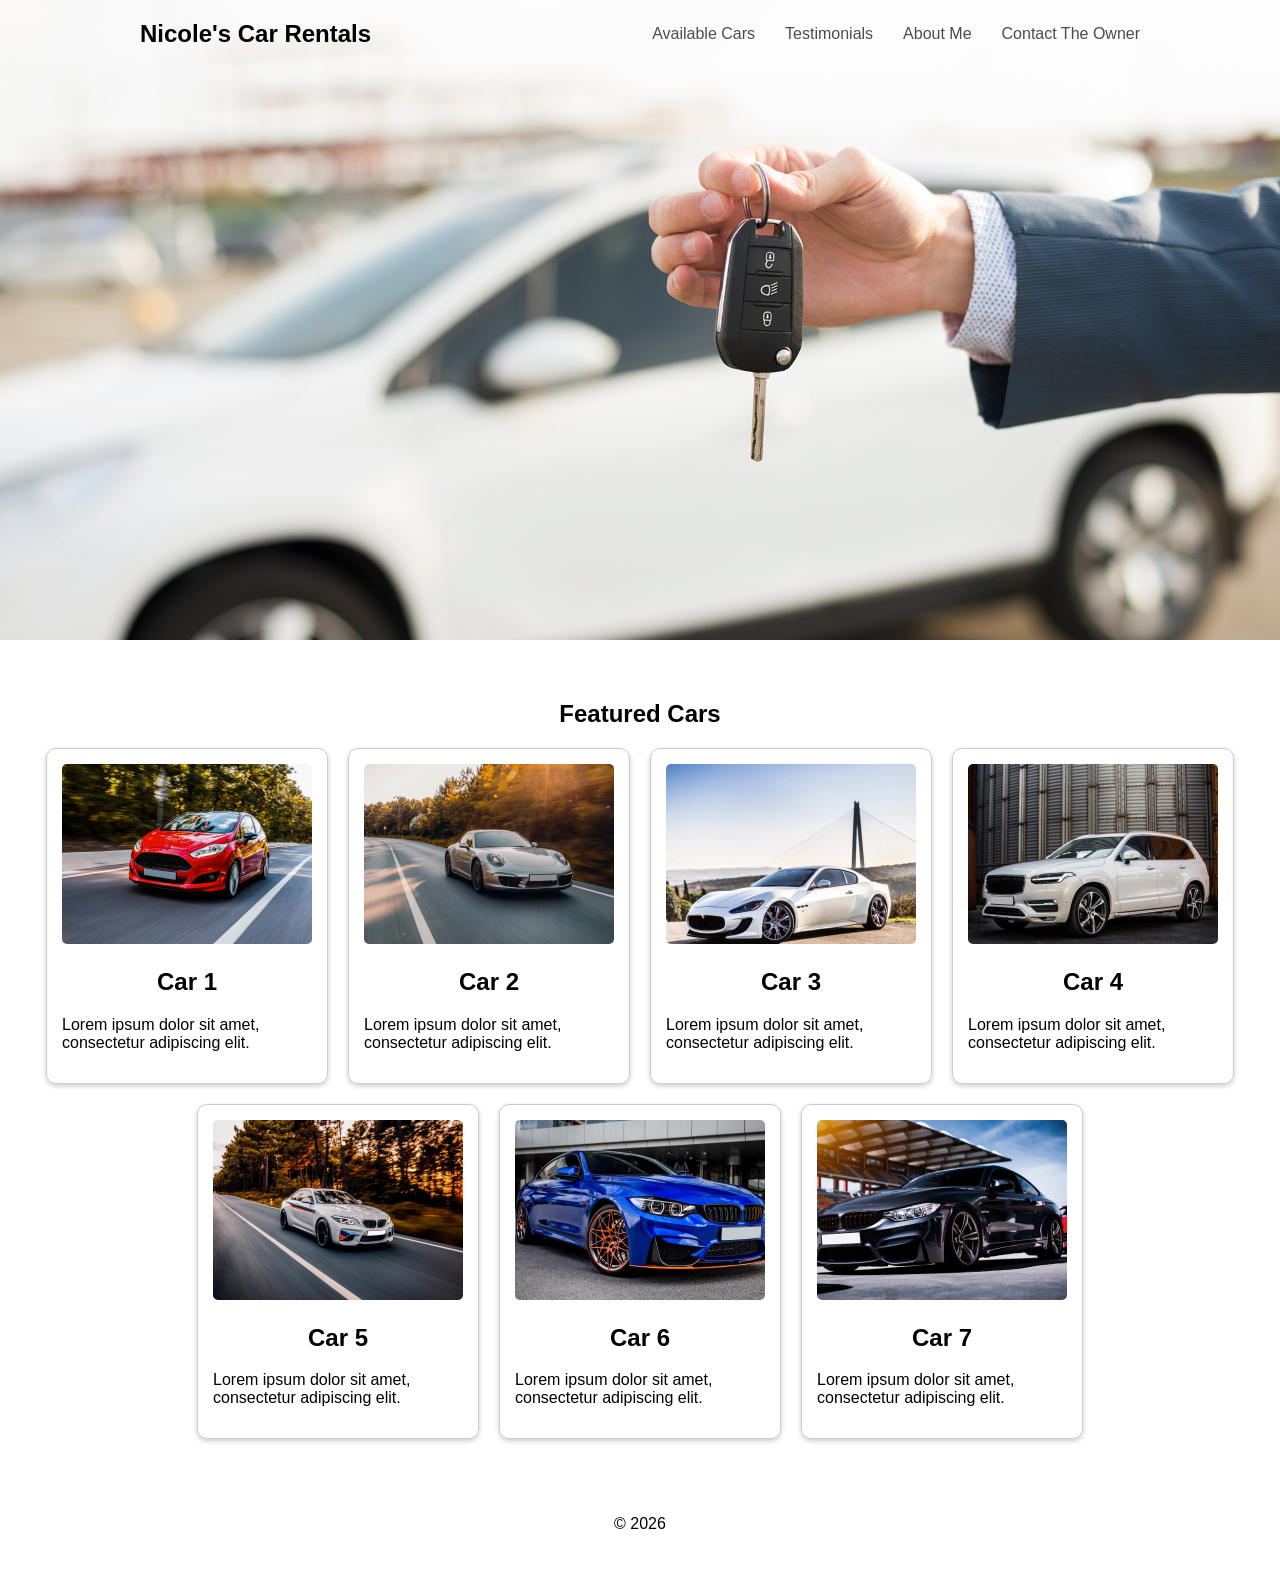
==== index.html @ 00ff51b5 "CSS Layouts Lab" ====
<!DOCTYPE html>
<html lang="en">
<head>
   <meta charset="UTF-8">
   <meta name="viewport" content="width=device-width, initial-scale=1.0">
   <meta name="description" content="Nicole's Car Rentals">
   <meta name="author" content="Nicole McDonnell">
   <title>Nicole's Car Rentals</title>
   <link rel="icon" type="image/x-icon" href="https://zany.sh/favicon.svg?text=NM">
   <link rel="stylesheet" href="styles.css">
</head>
<body>
<section class="hero">
   <header>
      <h1>Nicole's Car Rentals</h1>
      <nav>
         <a href="cars.html">Available Cars</a>
         <a href="testimonials.html">Testimonials</a>
         <a href="about.html">About Me</a>
         <a href="contact.html">Contact The Owner</a>
      </nav>
   </header>
</section>
   <main>
      <section class="featured-cars">
         <h2>Featured Cars</h2>
         <div class="car-container">
            <article class="car-card">
               <img src="car_1.jpg" alt="Featured rental car">
               <h2>Car 1</h2>
               <p>Lorem ipsum dolor sit amet, consectetur adipiscing elit.</p>
            </article>
            <article class="car-card">
               <img src="car_2.jpg" alt="Featured rental car">
               <h2>Car 2</h2>
               <p>Lorem ipsum dolor sit amet, consectetur adipiscing elit.</p>
            </article>
            <article class="car-card">
               <img src="car_3.jpg" alt="Featured rental car">
               <h2>Car 3</h2>
               <p>Lorem ipsum dolor sit amet, consectetur adipiscing elit.</p>
            </article>
            <article class="car-card">
               <img src="car_4.jpg" alt="Featured rental car">
               <h2>Car 4</h2>
               <p>Lorem ipsum dolor sit amet, consectetur adipiscing elit.</p>
            </article>
            <article class="car-card">
               <img src="car_5.jpg" alt="Featured rental car">
               <h2>Car 5</h2>
               <p>Lorem ipsum dolor sit amet, consectetur adipiscing elit.</p>
            </article>
            <article class="car-card">
               <img src="car_6.jpg" alt="Featured rental car">
               <h2>Car 6</h2>
               <p>Lorem ipsum dolor sit amet, consectetur adipiscing elit.</p>
            </article>
            <article class="car-card">
               <img src="car_7.jpg" alt="Featured rental car">
               <h2>Car 7</h2>
               <p>Lorem ipsum dolor sit amet, consectetur adipiscing elit.</p>
            </article>
         </div>
      </section>
   </main>
   <footer>
      <p>&copy; 2026</p>
   </footer>
</body>
</html>
---- styles.css ----
body {
    font-family: Arial, Helvetica, sans-serif;
    margin: 0;
}
nav a {
    color: rgba(0, 0, 0, 0.7);
    text-decoration: none;
}
nav a:hover {
    color: cadetblue;
    text-decoration: underline;
}
nav {
    display: flex;
    flex-wrap: nowrap;
}
.hero {
    background-image: url("hero_1.jpg");
    background-size: 100% auto;
    background-position: center top;
    background-repeat: no-repeat;
    min-height: 600px;
    padding: 20px;
}
.hero header {
    display: flex;
    justify-content: space-between;
    align-items: center;
    max-width: 1000px;
    margin: 0 auto;
}
.hero h1 {
    margin: 0;
}
.hero nav {
    display:flex;
    gap: 30px;
}
.featured-cars {
    padding: 40px 20px;
}
.featured-cars h2 {
    text-align: center;
}
.car-container {
    display: flex;
    flex-wrap: wrap;
    justify-content: center;
    gap: 20px;
}
.car-card {
    width: 250px;
    padding: 15px;
    border: 1px solid #ccc;
    border-radius: 10px;
    box-shadow: 0 2px 5px rgba(0, 0, 0, 0.2);
}
.car-card img {
    width: 100%;
    height: 180px;
    object-fit: cover;
    border-radius: 5px;
}
footer {
    text-align: center;
    padding: 20px;
}
@media (max-width: 768px) {
    .hero {
        min-height: 500px;
    }
    .hero header {
        flex-direction: column;
        gap: 20px;
        text-align: center;
    }
    .hero nav {
        flex-direction: row;
        align-items: center;
        gap: 10px;
    }
    .car-container {
        flex-direction: column;
        align-items: center;
    }
    .car-card {
        width: 90%;
        max-width: 400px;  
    }
}
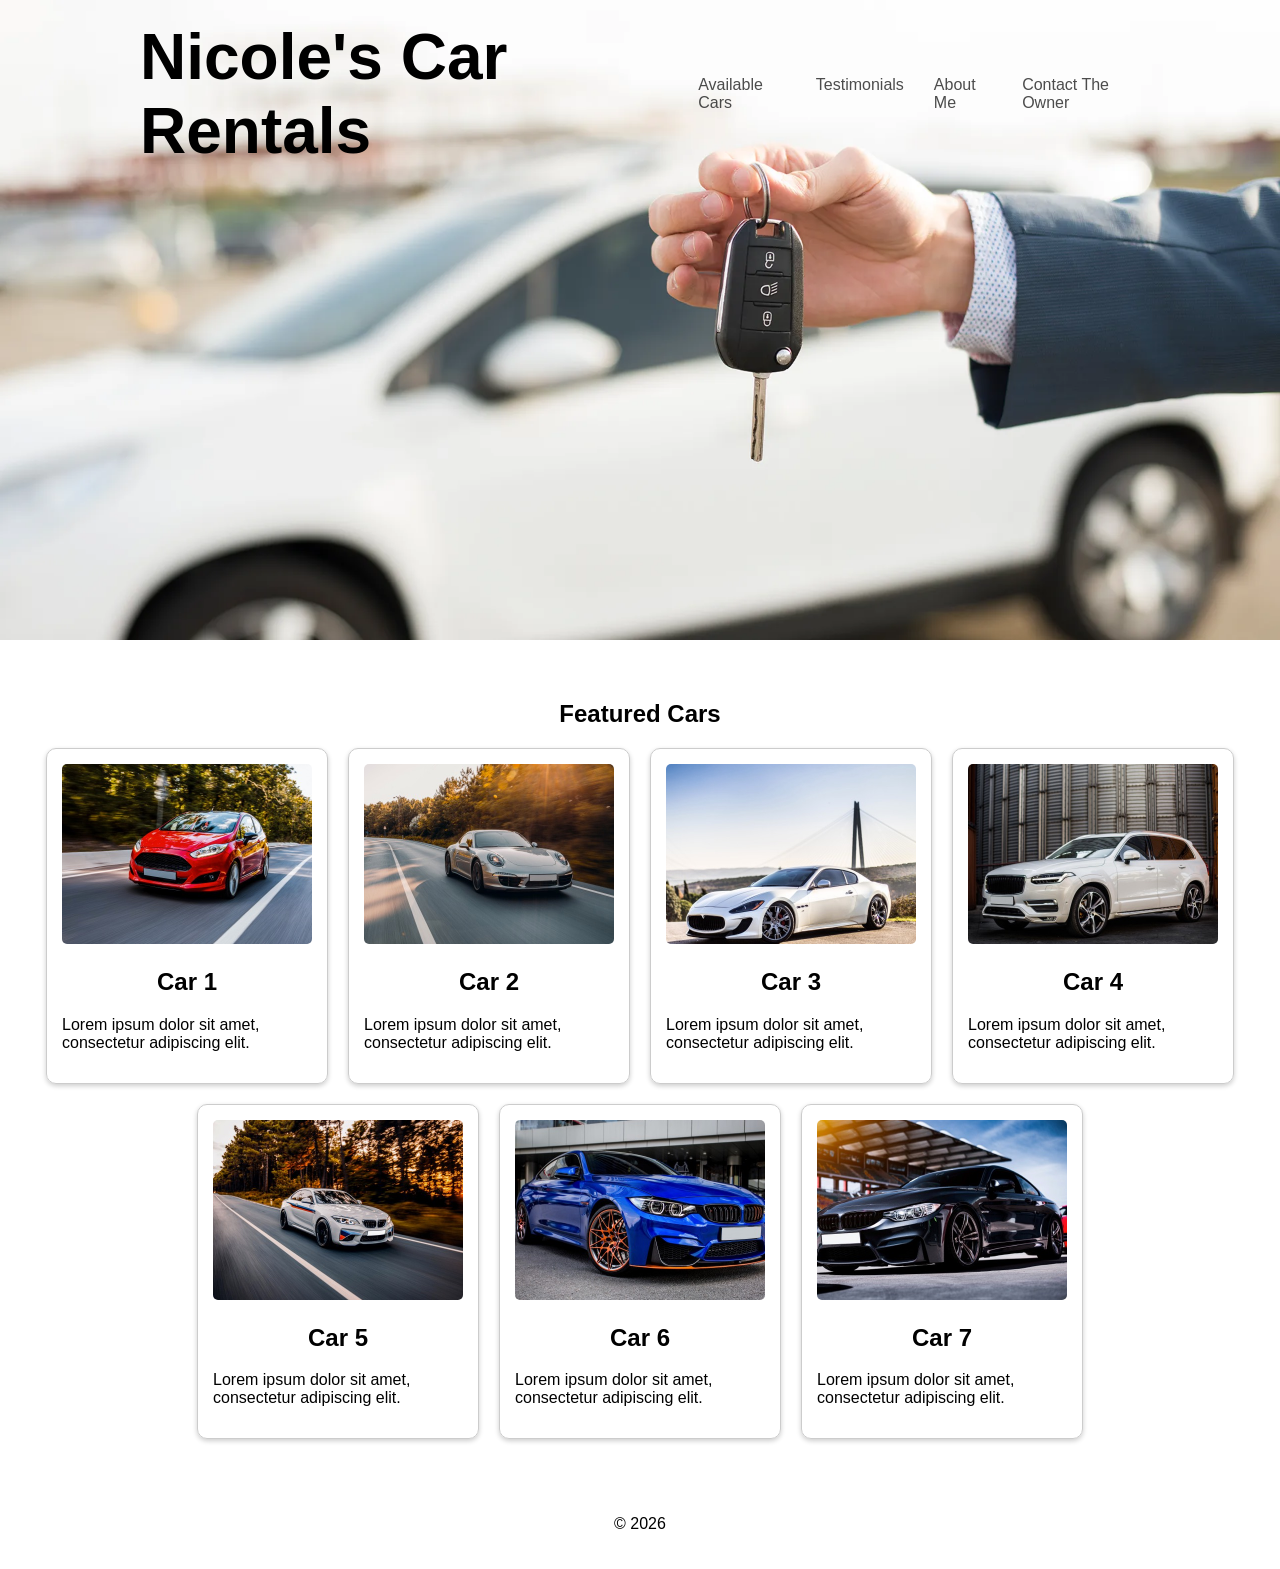
==== commit 94af0447: "Responsive Web Design Lab" ====
--- a/index.html
+++ b/index.html
@@ -26,37 +26,65 @@
          <h2>Featured Cars</h2>
          <div class="car-container">
             <article class="car-card">
-               <img src="car_1.jpg" alt="Featured rental car">
+               <picture>
+                  <source media="(max-width: 480px)" srcset="car_1-320w.webp">
+                  <source media="(max-width: 768px)" srcset="car_1-480w.webp">
+                  <img src="car_1.jpg" alt="Featured rental car">
+               </picture>
                <h2>Car 1</h2>
                <p>Lorem ipsum dolor sit amet, consectetur adipiscing elit.</p>
             </article>
             <article class="car-card">
-               <img src="car_2.jpg" alt="Featured rental car">
+               <picture>
+                  <source media="(max-width: 480px)" srcset="car_2-320w.webp">
+                  <source media="(max-width: 768px)" srcset="car_2-480w.webp">
+                  <img src="car_2.jpg" alt="Featured rental car">
+               </picture>
                <h2>Car 2</h2>
                <p>Lorem ipsum dolor sit amet, consectetur adipiscing elit.</p>
             </article>
             <article class="car-card">
-               <img src="car_3.jpg" alt="Featured rental car">
+               <picture>
+                  <source media="(max-width: 480px)" srcset="car_3-320w.webp">
+                  <source media="(max-width: 768px)" srcset="car_3-480w.webp">
+                  <img src="car_3.jpg" alt="Featured rental car">
+               </picture>
                <h2>Car 3</h2>
                <p>Lorem ipsum dolor sit amet, consectetur adipiscing elit.</p>
             </article>
             <article class="car-card">
-               <img src="car_4.jpg" alt="Featured rental car">
+               <picture>
+                  <source media="(max-width: 480px)" srcset="car_4-320w.webp">
+                  <source media="(max-width: 768px)" srcset="car_4-480w.webp">
+                  <img src="car_4.jpg" alt="Featured rental car">
+               </picture>
                <h2>Car 4</h2>
                <p>Lorem ipsum dolor sit amet, consectetur adipiscing elit.</p>
             </article>
             <article class="car-card">
-               <img src="car_5.jpg" alt="Featured rental car">
+               <picture>
+                  <source media="(max-width: 480px)" srcset="car_5-320w.webp">
+                  <source media="(max-width: 768px)" srcset="car_5-480w.webp">
+                  <img src="car_5.jpg" alt="Featured rental car">
+               </picture>
                <h2>Car 5</h2>
                <p>Lorem ipsum dolor sit amet, consectetur adipiscing elit.</p>
             </article>
             <article class="car-card">
-               <img src="car_6.jpg" alt="Featured rental car">
+               <picture>
+                  <source media="(max-width: 480px)" srcset="car_6-320w.webp">
+                  <source media="(max-width: 768px)" srcset="car_6-480w.webp">
+                  <img src="car_6.jpg" alt="Featured rental car">
+               </picture>
                <h2>Car 6</h2>
                <p>Lorem ipsum dolor sit amet, consectetur adipiscing elit.</p>
             </article>
             <article class="car-card">
-               <img src="car_7.jpg" alt="Featured rental car">
+               <picture>
+                  <source media="(max-width: 480px)" srcset="car_7-320w.webp">
+                  <source media="(max-width: 768px)" srcset="car_7-480w.webp">
+                  <img src="car_7.jpg" alt="Featured rental car">
+               </picture>
                <h2>Car 7</h2>
                <p>Lorem ipsum dolor sit amet, consectetur adipiscing elit.</p>
             </article>
--- a/styles.css
+++ b/styles.css
@@ -31,6 +31,7 @@
 }
 .hero h1 {
     margin: 0;
+    font-size: 5vw;
 }
 .hero nav {
     display:flex;
@@ -87,5 +88,47 @@
         width: 90%;
         max-width: 400px;  
     }
+    .hero {
+        background-image: url("hero_1-768w.jpg");
+    }
 }
-
+@media (max-width: 1200px) {
+    .hero {
+        background-image: url("hero_1-1280w.jpg");
+            }
+        }
+@media (max-width: 992px) {
+    .hero {
+        background-image: url("hero_1-1024w.jpg");
+        }
+    }
+@media (max-width: 480px) {
+    .hero {
+        background-image: url("hero_1-480w.jpg");
+        }
+    }
+@supports (background-image: url("hero_1-1920w.webp")) {
+    .hero {
+        background-image: url("hero_1-1920w.webp");
+    }
+@media (max-width: 1200px) {
+    .hero {
+        background-image: url("hero_1-1280w.webp");
+        }
+    }
+@media (max-width: 992px) {
+    .hero {
+        background-image: url("hero_1-1024w.webp");
+        }
+    }
+@media (max-width: 768px) {
+    .hero {
+        background-image: url("hero_1-768w.webp");
+        }
+    }
+@media (max-width: 480px) {
+    .hero {
+        background-image: url("hero_1-480w.webp");
+        }
+    }
+}
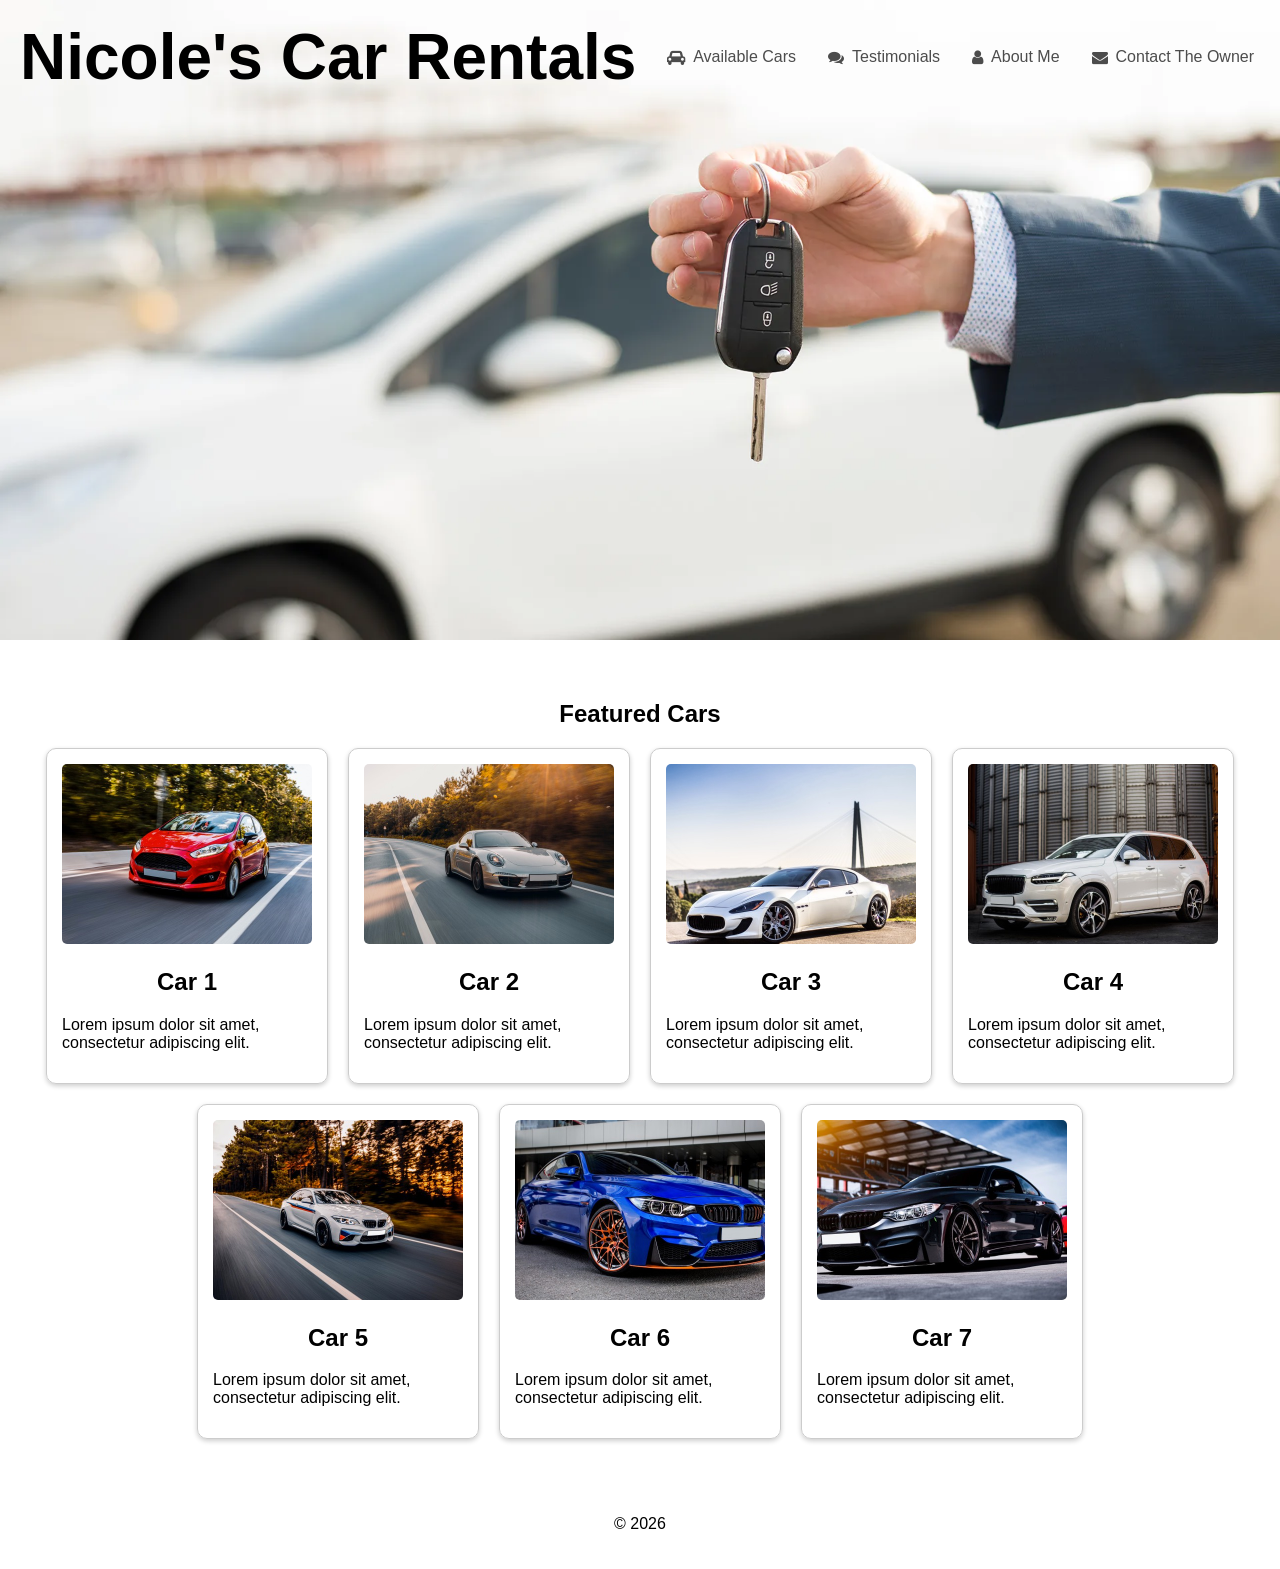
==== commit 00893295: "Navigation Menus Lab" ====
--- a/index.html
+++ b/index.html
@@ -8,17 +8,21 @@
    <title>Nicole's Car Rentals</title>
    <link rel="icon" type="image/x-icon" href="https://zany.sh/favicon.svg?text=NM">
    <link rel="stylesheet" href="styles.css">
+   <link rel="stylesheet" href="https://cdnjs.cloudflare.com/ajax/libs/font-awesome/4.7.0/css/font-awesome.min.css">
 </head>
 <body>
 <section class="hero">
    <header>
       <h1>Nicole's Car Rentals</h1>
-      <nav>
-         <a href="cars.html">Available Cars</a>
-         <a href="testimonials.html">Testimonials</a>
-         <a href="about.html">About Me</a>
-         <a href="contact.html">Contact The Owner</a>
-      </nav>
+   <nav class="topnav" id="myTopnav">
+      <a href="cars.html"><i class="fa fa-car"></i> Available Cars</a>
+      <a href="testimonials.html"><i class="fa fa-comments"></i> Testimonials</a>
+      <a href="about.html"><i class="fa fa-user"></i> About Me</a>
+      <a href="contact.html"><i class="fa fa-envelope"></i> Contact The Owner</a>
+      <a href="javascript:void(0);" class="icon" onclick="myFunction()">
+         <i class="fa fa-bars"></i>
+      </a>
+   </nav>
    </header>
 </section>
    <main>
@@ -94,5 +98,15 @@
    <footer>
       <p>&copy; 2026</p>
    </footer>
+   <script>
+      function myFunction() {
+         var x = document.getElementById("myTopnav");
+         if (x.className === "topnav") {
+            x.className += " responsive";
+         } else {
+            x.className = "topnav";
+         }
+      }
+   </script>
 </body>
 </html>
--- a/styles.css
+++ b/styles.css
@@ -26,16 +26,18 @@
     display: flex;
     justify-content: space-between;
     align-items: center;
-    max-width: 1000px;
+    flex-wrap: wrap;
+    max-width: none;
     margin: 0 auto;
 }
 .hero h1 {
     margin: 0;
     font-size: 5vw;
+    white-space: nowrap;
 }
 .hero nav {
     display:flex;
-    gap: 30px;
+    gap: 20px;
 }
 .featured-cars {
     padding: 40px 20px;
@@ -76,7 +78,7 @@
         text-align: center;
     }
     .hero nav {
-        flex-direction: row;
+        flex-direction: column;
         align-items: center;
         gap: 10px;
     }
@@ -131,4 +133,62 @@
         background-image: url("hero_1-480w.webp");
         }
     }
+}
+    .topnav {
+        overflow: visible;
+        position: relative;
+    }
+    .topnav a {
+        float: none;
+        display: flex;
+        align-items: center;
+        gap: 8px;
+        text-align: center;
+        padding: 8px 6px;
+        text-decoration: none;
+        white-space: nowrap;
+    }       
+    .topnav .icon {
+        display: none;
+    }
+@media screen and (max-width: 600px) {
+    .hero nav {
+        display: block;
+        width: 100%;
+    }
+    .topnav a:not(.icon) {
+        display: none;
+    }
+    .topnav {
+        overflow: visible;
+        position: relative;
+    }
+    .topnav a.icon {
+        display: block;
+        position: absolute;
+        right: 0;
+        top: 0;
+    }
+    .topnav.responsive {
+        position: relative;
+        display: block;
+    }
+    .topnav.responsive .icon {
+        position: absolute;
+        right: 0;
+        top: 0;
+    }
+    .topnav.responsive a {
+        float: none;
+        display: flex;
+        align-items: center;
+        gap: 8px;
+        text-align: center;
+        padding: 14px 16px;
+        text-decoration: none;
+        white-space: nowrap; 
+    }
+    .topnav.responsive a:not(.icon) .fa {
+        display: inline-block;
+    }    
 }
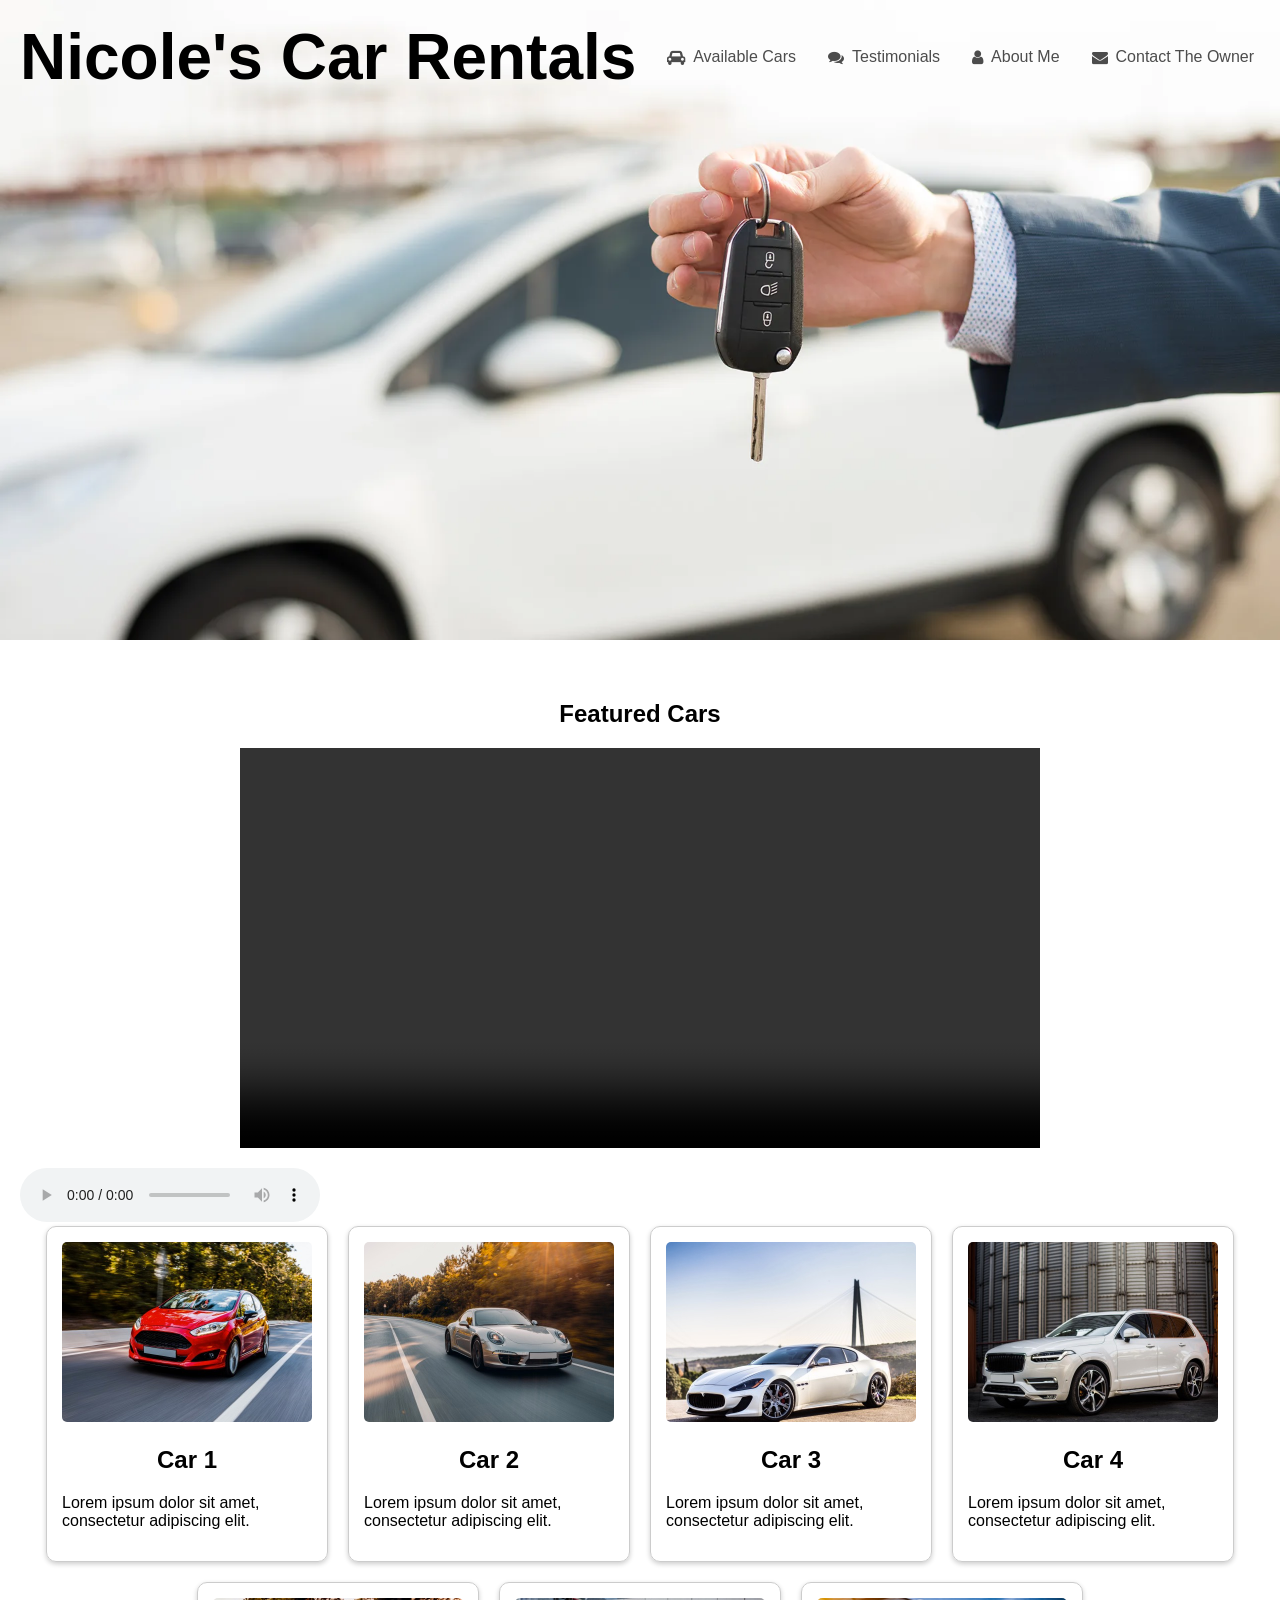
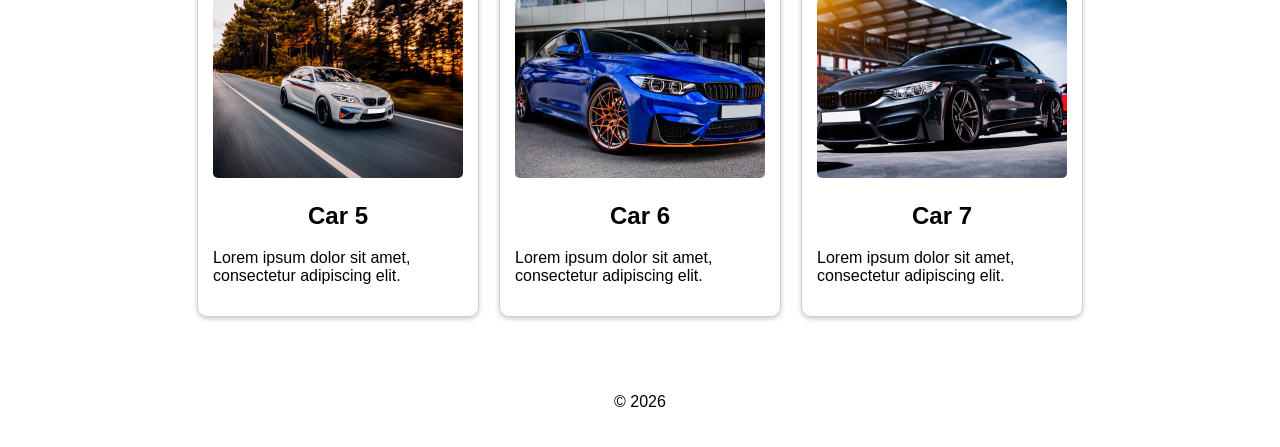
==== commit c1068c0f: "Media Lab" ====
--- a/index.html
+++ b/index.html
@@ -3,7 +3,7 @@
 <head>
    <meta charset="UTF-8">
    <meta name="viewport" content="width=device-width, initial-scale=1.0">
-   <meta name="description" content="Nicole's Car Rentals">
+   <meta name="description" content="SWDV-116 Lab 9">
    <meta name="author" content="Nicole McDonnell">
    <title>Nicole's Car Rentals</title>
    <link rel="icon" type="image/x-icon" href="https://zany.sh/favicon.svg?text=NM">
@@ -28,6 +28,20 @@
    <main>
       <section class="featured-cars">
          <h2>Featured Cars</h2>
+         <video controls autoplay muted playsinline loop>
+            <source src="DrivingVideo.mp4" type="video/mp4">
+            <track
+               kind="subtitles"
+               src="driving-video-subtitles.vtt"
+               srclang="en"
+               label="English"
+               default>
+            Your browser is unable to support the video tag.
+         </video>
+         <audio autoplay loop controls>
+            <source src="DrivingMusic.mp4" type="video/mp4">
+            Your browser is unable to support the audio element.
+         </audio>
          <div class="car-container">
             <article class="car-card">
                <picture>
--- a/styles.css
+++ b/styles.css
@@ -41,6 +41,16 @@
 }
 .featured-cars {
     padding: 40px 20px;
+}
+.featured-cars {
+    padding: 40px 20px;
+}
+.featured-cars video {
+    display: block;
+    width: 100%;
+    max-width: 800px;
+    height: auto;
+    margin: 0 auto 20px;
 }
 .featured-cars h2 {
     text-align: center;
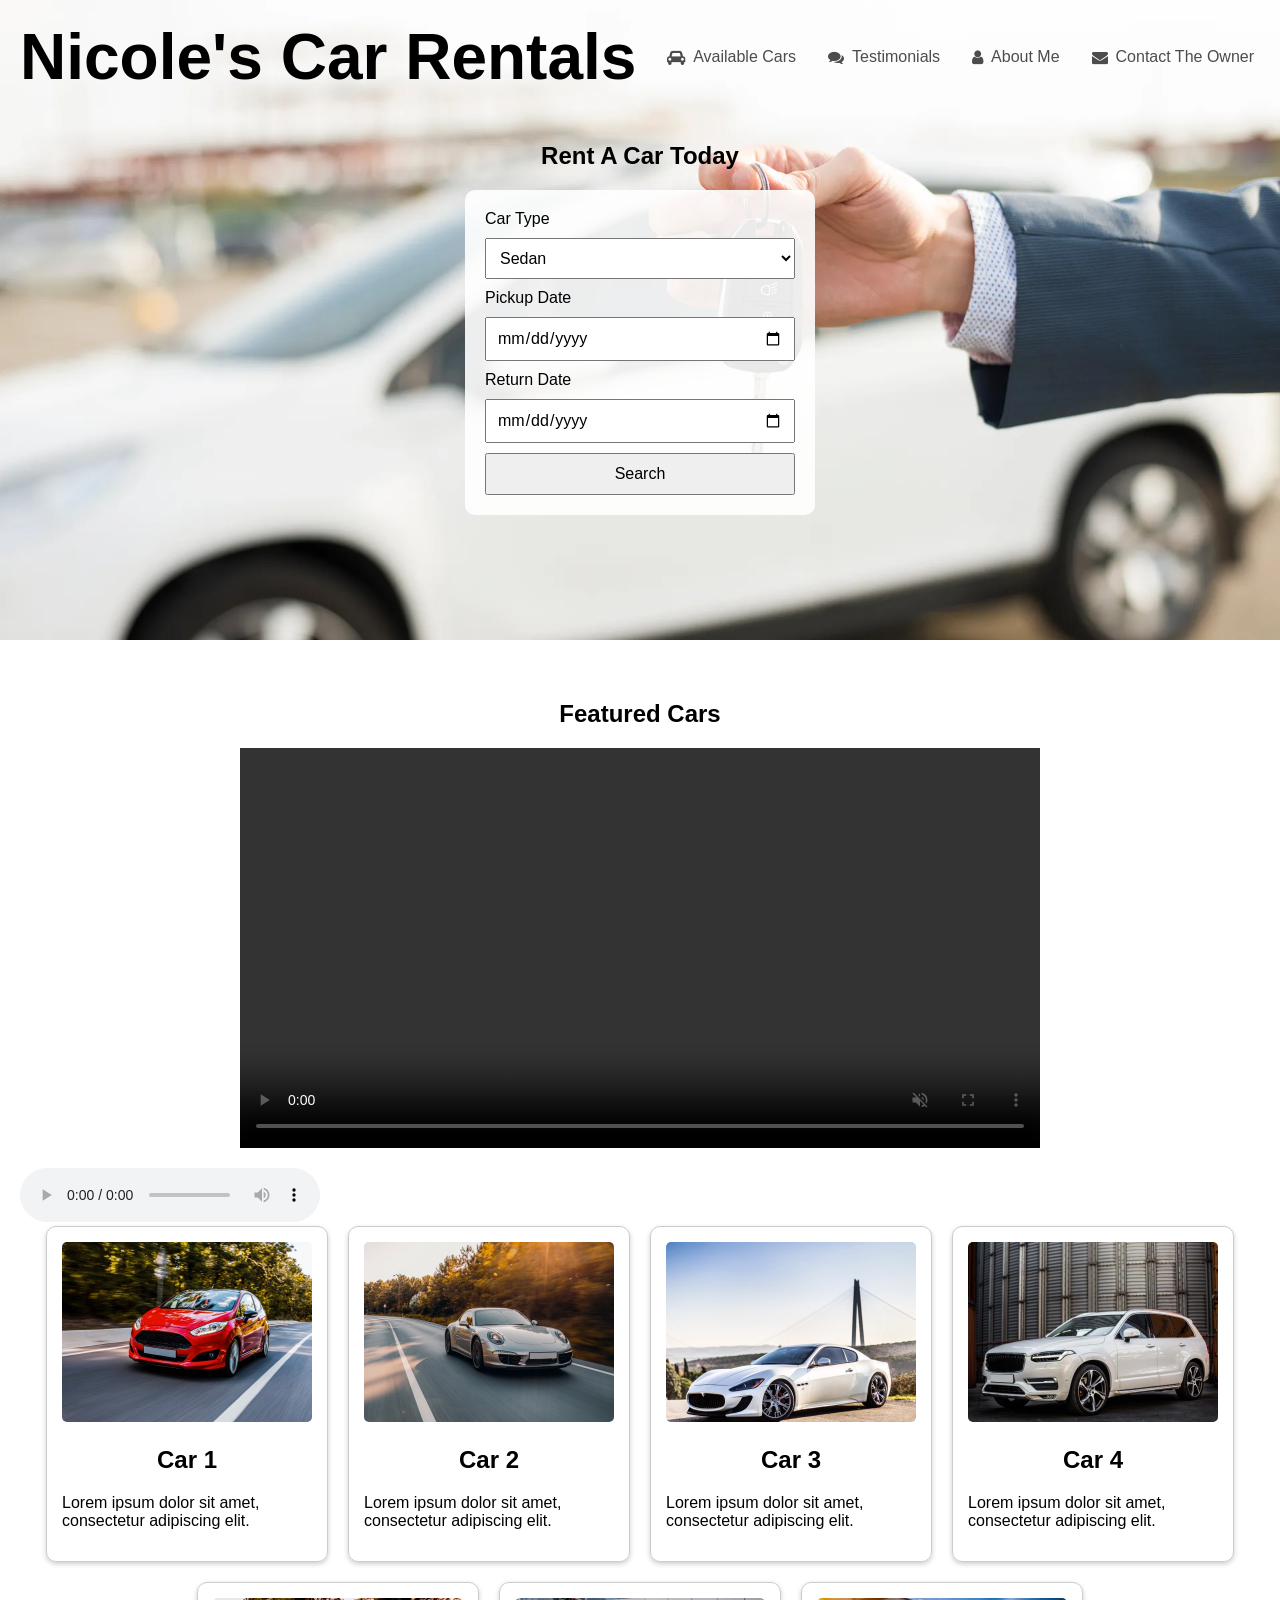
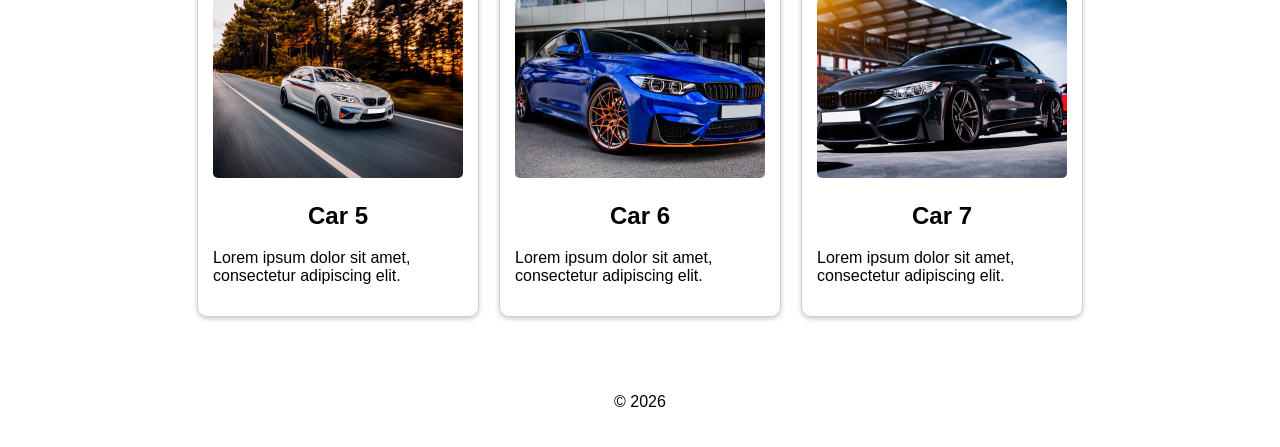
==== commit 7cd0ab73: "Forms Lab" ====
--- a/index.html
+++ b/index.html
@@ -3,7 +3,7 @@
 <head>
    <meta charset="UTF-8">
    <meta name="viewport" content="width=device-width, initial-scale=1.0">
-   <meta name="description" content="SWDV-116 Lab 9">
+   <meta name="description" content="SWDV-116 Lab 10">
    <meta name="author" content="Nicole McDonnell">
    <title>Nicole's Car Rentals</title>
    <link rel="icon" type="image/x-icon" href="https://zany.sh/favicon.svg?text=NM">
@@ -24,6 +24,24 @@
       </a>
    </nav>
    </header>
+   <div class="hero-form">
+      <h2>Rent A Car Today</h2>
+      <form action="cars.html" method="GET">
+         <label for="type">Car Type</label>
+         <select name="type" id="type">
+            <option value="sedan">Sedan</option>
+            <option value="SUV">SUV</option>
+            <option value="truck">Truck</option>
+            <option value="convertible">Convertible</option>
+            <option value="van">Van</option>
+         </select>
+         <label for="pickup">Pickup Date</label>
+         <input type="date" name="pickup" id="pickup">
+         <label for="return">Return Date</label>
+         <input type="date" name="return" id="return">
+         <button type="submit">Search</button>
+      </form>
+   </div>
 </section>
    <main>
       <section class="featured-cars">
@@ -121,6 +139,21 @@
             x.className = "topnav";
          }
       }
+      const pickupDate = document.getElementById("pickup");
+      const returnDate = document.getElementById("return");
+      pickupDate.addEventListener("change", function () {
+         returnDate.min = pickupDate.value;
+         if (returnDate.value && returnDate.value < pickupDate.value) {
+            returnDate.value = pickupDate.value;
+         }
+      });
+      returnDate.addEventListener("change", function () {
+         pickupDate.max = returnDate.value;
+
+         if (pickupDate.value && pickupDate.value > returnDate.value) {
+            pickupDate.value = returnDate.value;
+         }
+      });      
    </script>
 </body>
 </html>
--- a/styles.css
+++ b/styles.css
@@ -21,6 +21,41 @@
     background-repeat: no-repeat;
     min-height: 600px;
     padding: 20px;
+}
+.hero-form {
+    display: flex;
+    flex-direction: column;
+    align-items: center;
+    justify-content: center;
+    text-align: center;
+    min-height: 450px;
+}
+.hero-form h2 {
+    margin-bottom: 20px;
+}
+.hero-form form {
+    display: flex;
+    flex-direction: column;
+    gap: 10px;
+    width: 100%;
+    max-width: 350px;
+    padding: 20px;
+    box-sizing: border-box;
+    background-color: rgba(255, 255, 255, 0.9);
+    border-radius: 10px;
+}
+.hero-form label {
+    text-align: left;
+}
+.hero-form input,
+.hero-form select,
+.hero-form button {
+    padding: 10px;
+    font-family: inherit;
+    font-size: 16px;
+}
+.hero-form button {
+    cursor: pointer;
 }
 .hero header {
     display: flex;
